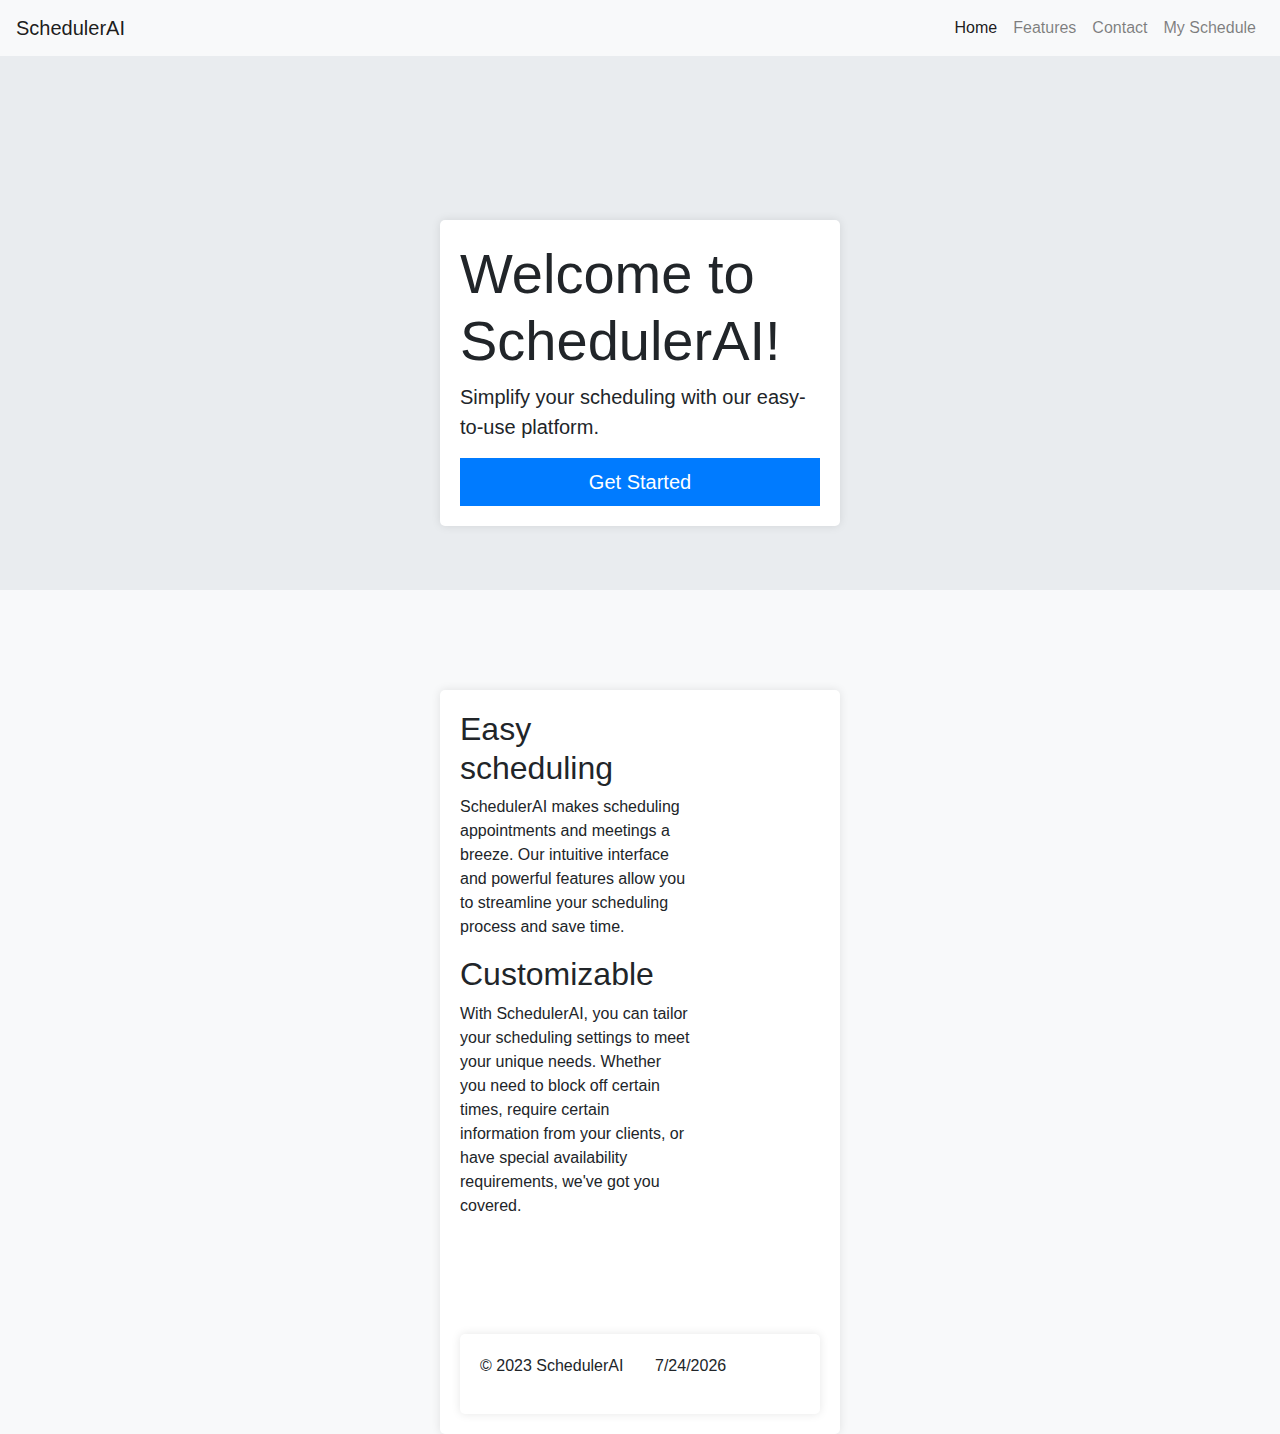
==== index.html @ 8e2e77a5 "Renamed HomePage.html -> index.html, since it's a part of a guide line" ====
<!DOCTYPE html>
<html>
<head>
	<meta charset="UTF-8">
	<meta name="viewport" content="width=device-width, initial-scale=1.0">
	<title>Homepage</title>
	<!-- Bootstrap CSS -->
	<link rel="stylesheet" href="https://maxcdn.bootstrapcdn.com/bootstrap/4.0.0/css/bootstrap.min.css" integrity="sha384-Gn5384xqQ1aoWXA+058RXPxPg6fy4IWvTNh0E263XmFcJlSAwiGgFAW/dAiS6JXm" crossorigin="anonymous">
	<!-- Custom CSS -->
	<link rel="stylesheet" type="text/css" href="style.css">
</head>
<body>
	<!-- Navbar -->
	<nav class="navbar navbar-expand-lg navbar-light bg-light">
		<a class="navbar-brand" href="#">SchedulerAI</a>
		<button class="navbar-toggler" type="button" data-toggle="collapse" data-target="#navbarNav" aria-controls="navbarNav" aria-expanded="false" aria-label="Toggle navigation">
			<span class="navbar-toggler-icon"></span>
		</button>
		<div class="collapse navbar-collapse" id="navbarNav">
			<ul class="navbar-nav ml-auto">
				<li class="nav-item active">
					<a class="nav-link" href="#">Home <span class="sr-only">(current)</span></a>
				</li>
				<li class="nav-item">
					<a class="nav-link" href="#">Features</a>
				</li>
				<li class="nav-item">
					<a class="nav-link" href="#">Contact</a>
				</li>
				<li class="nav-item">
					<a class="nav-link" href="#">My Schedule</a>
				</li>
			</ul>
		</div>
	</nav>
	
	<!-- Jumbotron -->
	<div class="jumbotron jumbotron-fluid">
		<div class="container">
			<h1 class="display-4">Welcome to SchedulerAI!</h1>
			<p class="lead">Simplify your scheduling with our easy-to-use platform.</p>
			<a class="btn btn-primary btn-lg" href="#" role="button">Get Started</a>
		</div>
	</div>

	<!-- Features section -->
	<div class="container">
		<div class="row">
			<div class="col-md-8">
				<h2>Easy scheduling</h2>
				<p>SchedulerAI makes scheduling appointments and meetings a breeze. Our intuitive interface and powerful features allow you to streamline your scheduling process and save time.</p>
			</div>
			<div class="col-md-8">
				<h2>Customizable</h2>
					<p>With SchedulerAI, you can tailor your scheduling settings to meet your unique needs. Whether you need to block off certain times, require certain information from your clients, or have special availability requirements, we've got you covered.</p>
			</div>	
	</div>

	<!-- Footer -->
<footer>
  <div class="container">
    <div class="row">
      <div class="col-md-6">
        <p>&copy; 2023 SchedulerAI</p>
      </div>
      <div class="col-md-6 text-bottom">
        <p id="datetime"></p>
      </div>
    </div>
  </div>
</footer>

<script>
  // Get the current date and time
  var now = new Date();
  var date = now.toLocaleDateString();
  var time = now.toLocaleTimeString();
  
  // Set the text of the datetime element to the current date and time
  document.getElementById("datetime").innerHTML = date;
</script>
</footer>
---- style.css ----
body {
			background-color: #f8f9fa;
		}
		.container {
			margin-top: 100px;
			max-width: 400px;
			padding: 20px;
			background-color: #fff;
			border-radius: 5px;
			box-shadow: 0 0 10px rgba(0, 0, 0, 0.1);
		}
		.form-group {
			margin-bottom: 20px;
		}
		.form-control {
			border-radius: 0;
		}
		.btn-primary {
			width: 100%;
			border-radius: 0;
		}
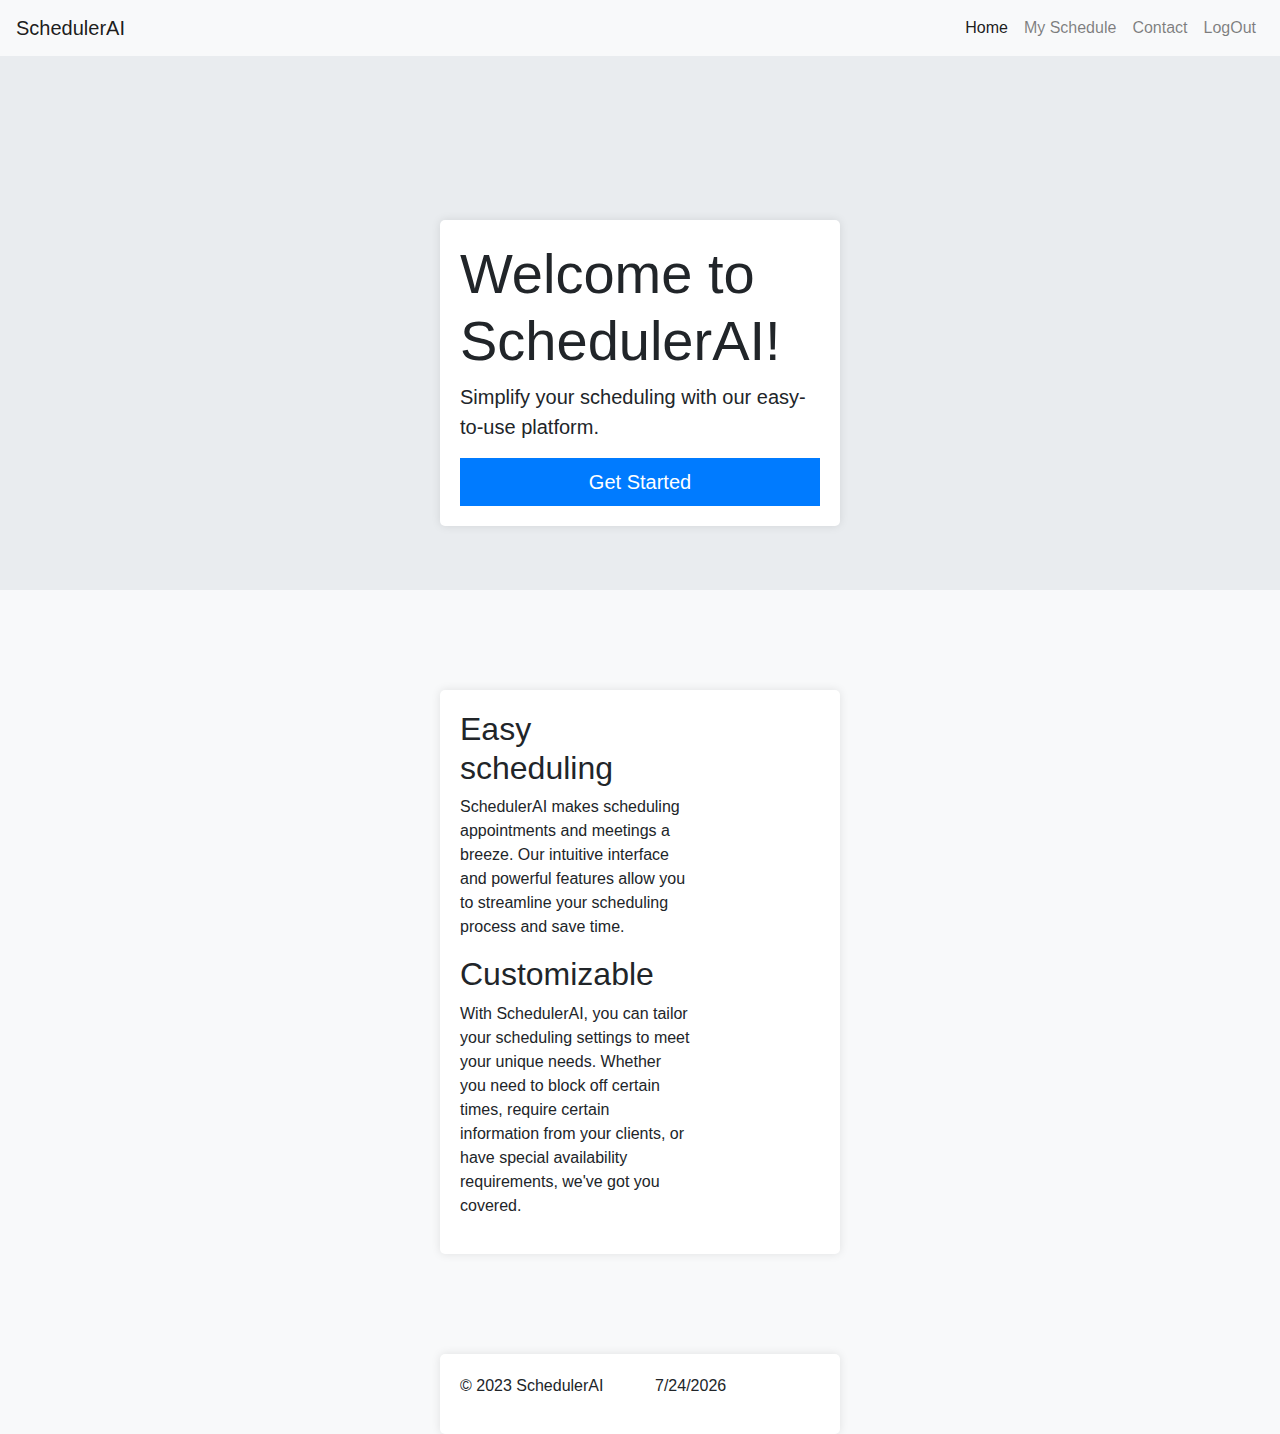
==== commit 3b970100: "href edited" ====
--- a/index.html
+++ b/index.html
@@ -1,82 +1,85 @@
 <!DOCTYPE html>
 <html>
 <head>
-	<meta charset="UTF-8">
-	<meta name="viewport" content="width=device-width, initial-scale=1.0">
-	<title>Homepage</title>
-	<!-- Bootstrap CSS -->
-	<link rel="stylesheet" href="https://maxcdn.bootstrapcdn.com/bootstrap/4.0.0/css/bootstrap.min.css" integrity="sha384-Gn5384xqQ1aoWXA+058RXPxPg6fy4IWvTNh0E263XmFcJlSAwiGgFAW/dAiS6JXm" crossorigin="anonymous">
-	<!-- Custom CSS -->
-	<link rel="stylesheet" type="text/css" href="style.css">
+    <meta charset="UTF-8">
+    <meta name="viewport" content="width=device-width, initial-scale=1.0">
+    <title>Homepage</title>
+    <!-- Bootstrap CSS -->
+    <link rel="stylesheet" href="https://maxcdn.bootstrapcdn.com/bootstrap/4.0.0/css/bootstrap.min.css" integrity="sha384-Gn5384xqQ1aoWXA+058RXPxPg6fy4IWvTNh0E263XmFcJlSAwiGgFAW/dAiS6JXm" crossorigin="anonymous">
+    <!-- Custom CSS -->
+    <link rel="stylesheet" type="text/css" href="style.css">
 </head>
 <body>
-	<!-- Navbar -->
-	<nav class="navbar navbar-expand-lg navbar-light bg-light">
-		<a class="navbar-brand" href="#">SchedulerAI</a>
-		<button class="navbar-toggler" type="button" data-toggle="collapse" data-target="#navbarNav" aria-controls="navbarNav" aria-expanded="false" aria-label="Toggle navigation">
-			<span class="navbar-toggler-icon"></span>
-		</button>
-		<div class="collapse navbar-collapse" id="navbarNav">
-			<ul class="navbar-nav ml-auto">
-				<li class="nav-item active">
-					<a class="nav-link" href="#">Home <span class="sr-only">(current)</span></a>
-				</li>
-				<li class="nav-item">
-					<a class="nav-link" href="#">Features</a>
-				</li>
-				<li class="nav-item">
-					<a class="nav-link" href="#">Contact</a>
-				</li>
-				<li class="nav-item">
-					<a class="nav-link" href="#">My Schedule</a>
-				</li>
-			</ul>
-		</div>
-	</nav>
-	
-	<!-- Jumbotron -->
-	<div class="jumbotron jumbotron-fluid">
-		<div class="container">
-			<h1 class="display-4">Welcome to SchedulerAI!</h1>
-			<p class="lead">Simplify your scheduling with our easy-to-use platform.</p>
-			<a class="btn btn-primary btn-lg" href="#" role="button">Get Started</a>
-		</div>
-	</div>
+    <!-- Navbar -->
+    <nav class="navbar navbar-expand-lg navbar-light bg-light">
+        <a class="navbar-brand" href="#">SchedulerAI</a>
+        <button class="navbar-toggler" type="button" data-toggle="collapse" data-target="#navbarNav" aria-controls="navbarNav" aria-expanded="false" aria-label="Toggle navigation">
+            <span class="navbar-toggler-icon"></span>
+        </button>
+        <div class="collapse navbar-collapse" id="navbarNav">
+            <ul class="navbar-nav ml-auto">
+                <li class="nav-item active">
+                    <a class="nav-link" href="index.html">Home <span class="sr-only">(current)</span></a>
+                </li>
+                <li class="nav-item">
+                    <a class="nav-link" href="#">My Schedule</a>
+                </li>
+                <li class="nav-item">
+                    <a class="nav-link" href="#">Contact</a>
+                </li>
+                <li class="nav-item">
+                    <a class="nav-link" href="LogIn.html">LogOut</a>
+                </li>
+            </ul>
+        </div>
+    </nav>
+    
+    <!-- Jumbotron -->
+    <div class="jumbotron jumbotron-fluid">
+        <div class="container">
+            <h1 class="display-4">Welcome to SchedulerAI!</h1>
+            <p class="lead">Simplify your scheduling with our easy-to-use platform.</p>
+            <a class="btn btn-primary btn-lg" href="SchdualingPage.html" role="button">Get Started</a>
+        </div>
+    </div>
 
-	<!-- Features section -->
-	<div class="container">
-		<div class="row">
-			<div class="col-md-8">
-				<h2>Easy scheduling</h2>
-				<p>SchedulerAI makes scheduling appointments and meetings a breeze. Our intuitive interface and powerful features allow you to streamline your scheduling process and save time.</p>
-			</div>
-			<div class="col-md-8">
-				<h2>Customizable</h2>
-					<p>With SchedulerAI, you can tailor your scheduling settings to meet your unique needs. Whether you need to block off certain times, require certain information from your clients, or have special availability requirements, we've got you covered.</p>
-			</div>	
-	</div>
+    <!-- Features section -->
+    <div class="container">
+        <div class="row">
+            <div class="col-md-8">
+                <h2>Easy scheduling</h2>
+                <p>SchedulerAI makes scheduling appointments and meetings a breeze. Our intuitive interface and powerful features allow you to streamline your scheduling process and save time.</p>
+            </div>
+            <div class="col-md-8">
+                <h2>Customizable</h2>
+                <p>With SchedulerAI, you can tailor your scheduling settings to meet your unique needs. Whether you need to block off certain times, require certain information from your clients, or have special availability requirements, we've got you covered.</p>
+            </div>
+        </div>
+    </div>
 
-	<!-- Footer -->
-<footer>
-  <div class="container">
-    <div class="row">
-      <div class="col-md-6">
-        <p>&copy; 2023 SchedulerAI</p>
-      </div>
-      <div class="col-md-6 text-bottom">
-        <p id="datetime"></p>
-      </div>
-    </div>
-  </div>
-</footer>
+    <!-- Footer -->
+    <footer>
+        <div class="container">
+            <div class="row">
+                <div class="col-md-6">
+                    <p>&copy; 2023 SchedulerAI</p>
+                </div>
+                <div
+                <div class="col-md-6 text-bottom">
+                    <p id="datetime"></p>
+                </div>
+            </div>
+        </div>
+    </footer>
 
-<script>
-  // Get the current date and time
-  var now = new Date();
-  var date = now.toLocaleDateString();
-  var time = now.toLocaleTimeString();
-  
-  // Set the text of the datetime element to the current date and time
-  document.getElementById("datetime").innerHTML = date;
-</script>
-</footer>
+    <script>
+        // Get the current date and time
+        var now = new Date();
+        var date = now.toLocaleDateString();
+        var time = now.toLocaleTimeString();
+      
+        // Set the text of the datetime element to the current date and time
+        document.getElementById("datetime").innerHTML = date;
+    </script>
+</body>
+</html>
--- a/style.css
+++ b/style.css
@@ -8,6 +8,11 @@
 			background-color: #fff;
 			border-radius: 5px;
 			box-shadow: 0 0 10px rgba(0, 0, 0, 0.1);
+			
+		}
+		.logo {
+			max-width: 50%;
+			height: auto;
 		}
 		.form-group {
 			margin-bottom: 20px;
@@ -18,4 +23,19 @@
 		.btn-primary {
 			width: 100%;
 			border-radius: 0;
+		}
+		.password-strength-indicator {
+			display: inline-block;
+			width: 100px;
+			height: 10px;
+			margin-top: 5px;
+		}
+		.password-weak {
+			background-color: red;
+		}
+		.password-medium {
+			background-color: orange;
+		}
+		.password-strong {
+			background-color: green;
 		}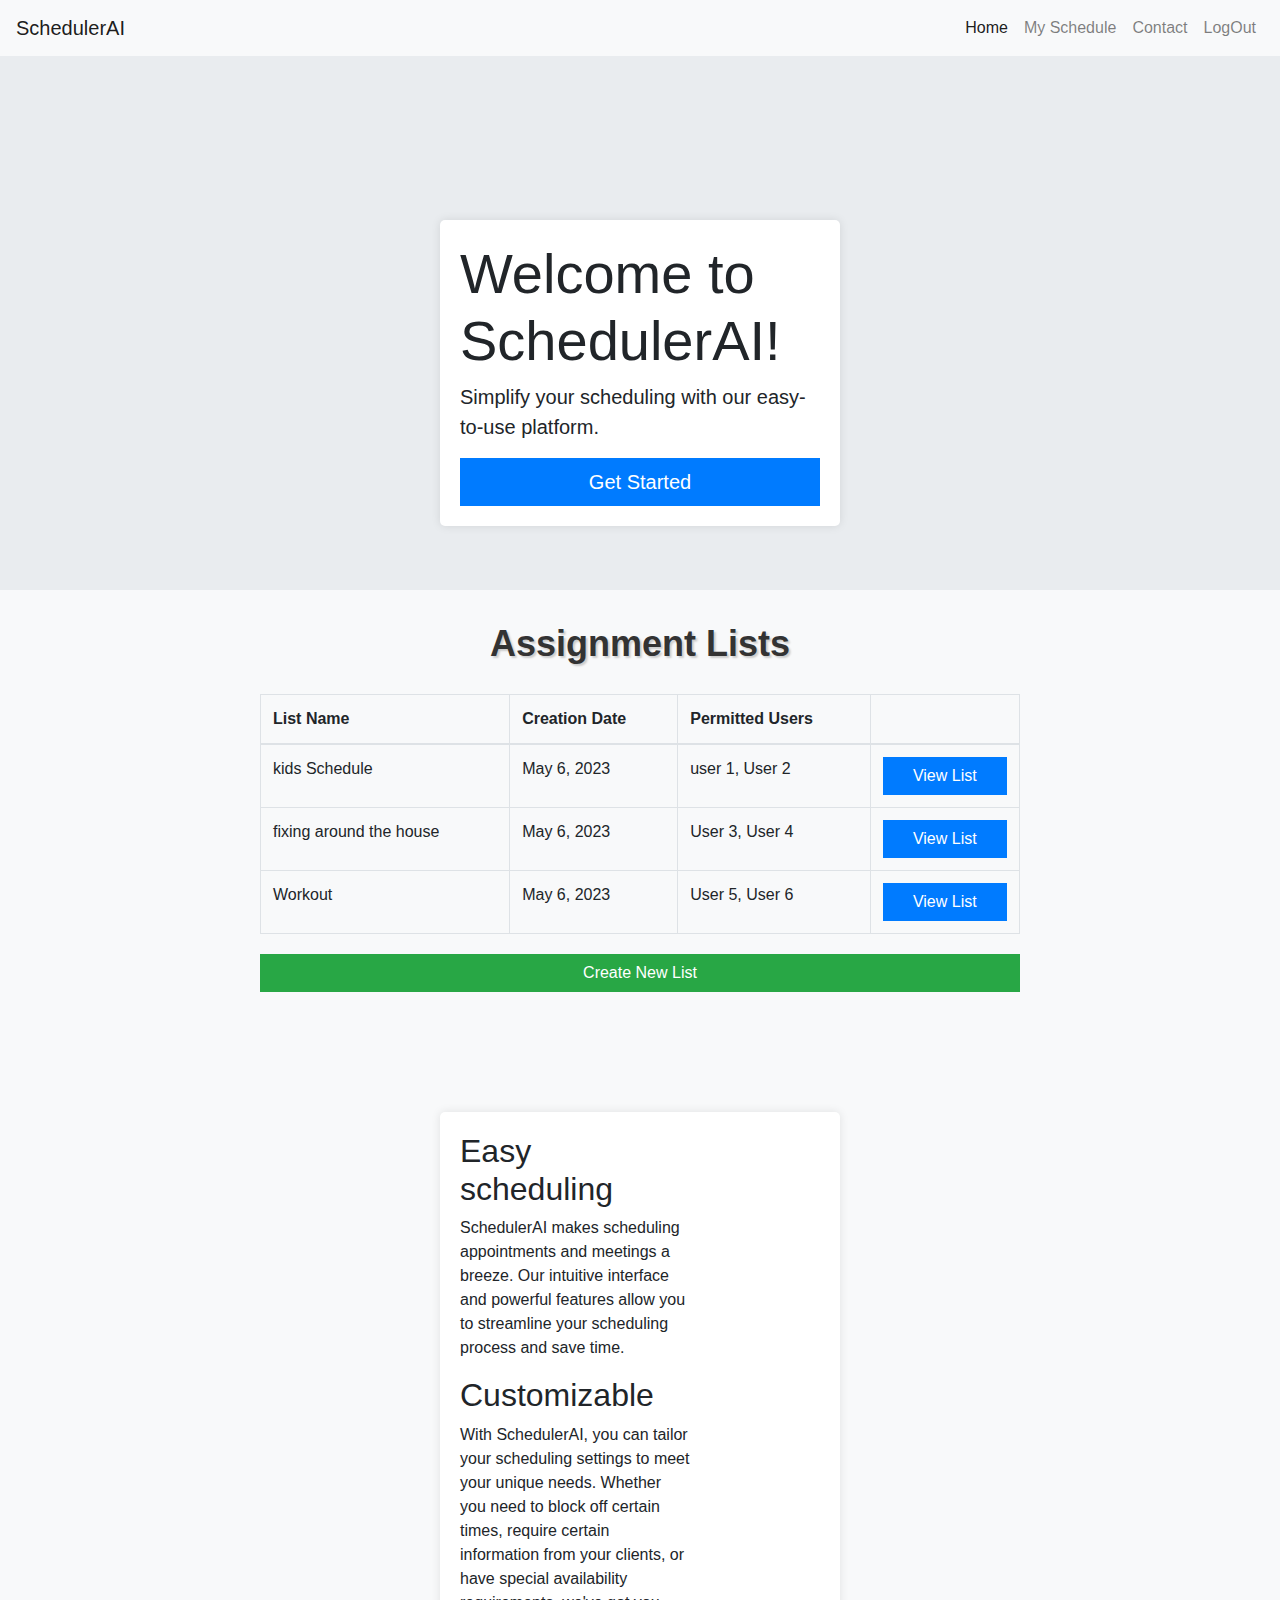
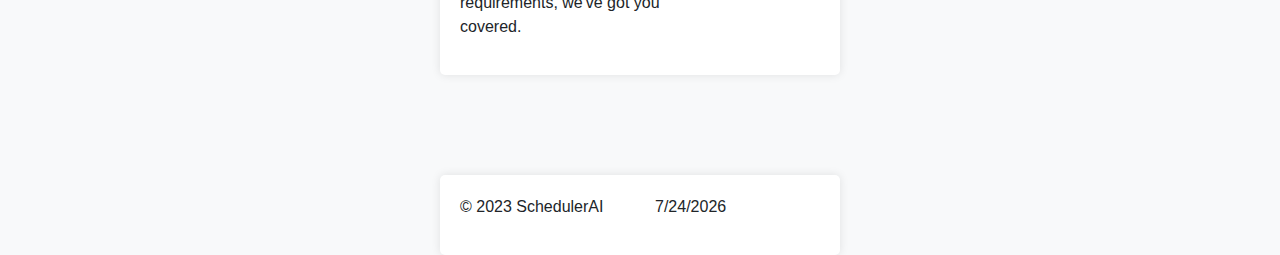
==== commit ca1bb827: "final changes done, added assignment table to index.html" ====
--- a/index.html
+++ b/index.html
@@ -22,10 +22,10 @@
                     <a class="nav-link" href="index.html">Home <span class="sr-only">(current)</span></a>
                 </li>
                 <li class="nav-item">
-                    <a class="nav-link" href="#">My Schedule</a>
+                    <a class="nav-link" href="MySchduals.html">My Schedule</a>
                 </li>
                 <li class="nav-item">
-                    <a class="nav-link" href="#">Contact</a>
+                    <a class="nav-link" href="Contact.html">Contact</a>
                 </li>
                 <li class="nav-item">
                     <a class="nav-link" href="LogIn.html">LogOut</a>
@@ -42,6 +42,53 @@
             <a class="btn btn-primary btn-lg" href="SchdualingPage.html" role="button">Get Started</a>
         </div>
     </div>
+
+
+    <h1 class="text-center stylish-header">Assignment Lists</h1>
+
+    <div class="assignment-lists">
+        <table class="table table-bordered bg-light">
+          <thead>
+            <tr>
+              <th>List Name</th>
+              <th>Creation Date</th>
+              <th>Permitted Users</th>
+              <th></th>
+            </tr>
+          </thead>
+          <tbody>
+            <tr>
+              <td>kids Schedule</td>
+              <td>May 6, 2023</td>
+              <td>user 1, User 2</td>
+              <td><a href="MySchduals.html" class="btn btn-primary btn-view-list">View List</a></td>
+
+            </tr>
+            <tr>
+                <td>fixing around the house</td>
+                <td>May 6, 2023</td>
+                <td>User 3, User 4</td>
+                <td><a href="MySchduals.html" class="btn btn-primary btn-view-list">View List</a></td>
+
+            </tr>
+
+            <tr>
+                <td>Workout</td>
+                <td>May 6, 2023</td>
+                <td>User 5, User 6</td>
+                <td><a href="MySchduals.html" class="btn btn-primary btn-view-list">View List</a></td>
+
+            </tr>
+
+          </tbody>
+        </table>
+        <div class="text-center">
+          <button type="button" class="btn btn-primary btn-create-list">Create New List</button>
+        </div>
+      </div>
+      
+      
+
 
     <!-- Features section -->
     <div class="container">
@@ -65,7 +112,7 @@
                     <p>&copy; 2023 SchedulerAI</p>
                 </div>
                 <div
-                <div class="col-md-6 text-bottom">
+                 class="col-md-6 text-bottom">
                     <p id="datetime"></p>
                 </div>
             </div>
--- a/style.css
+++ b/style.css
@@ -8,7 +8,6 @@
 			background-color: #fff;
 			border-radius: 5px;
 			box-shadow: 0 0 10px rgba(0, 0, 0, 0.1);
-			
 		}
 		.logo {
 			max-width: 50%;
@@ -24,12 +23,7 @@
 			width: 100%;
 			border-radius: 0;
 		}
-		.password-strength-indicator {
-			display: inline-block;
-			width: 100px;
-			height: 10px;
-			margin-top: 5px;
-		}
+	
 		.password-weak {
 			background-color: red;
 		}
@@ -38,4 +32,101 @@
 		}
 		.password-strong {
 			background-color: green;
-		}+		}
+		.password-strength-indicator {
+			height: 10px;
+			margin-top: 5px;
+			margin-bottom: 10px;
+		}
+
+		.password-strength .bar {
+			height: 10px;
+			border-radius: 5px;
+			background-image: linear-gradient(to right, #F44336, #c4840f, #4CAF50);
+		  }
+			
+		.signup-container {
+			max-width: 500px;
+			margin: 0 auto;
+			background-color: #f8f9fa;
+			padding: 20px;
+			border-radius: 5px;
+			box-shadow: 0px 0px 10px rgba(0, 0, 0, 0.1);
+			border: 2px solid #007bff; /* Added border color */
+		}
+
+		.signup-container h1 {
+			font-size: 24px;
+			margin-bottom: 20px;
+			text-align: center;
+		}
+
+		.form-group label {
+			font-weight: bold;
+		}
+
+	
+		.login-container {
+			border: 2px solid blue;
+			padding: 20px;
+			border-radius: 10px;
+		}
+
+		.password-strength {
+			display: flex;
+			flex-direction: column;
+		  }
+		  
+		  .password-strength .bar {
+			height: 10px;
+			border-radius: 5px;
+			background-image: linear-gradient(to right, #F44336, #c4840f, #4CAF50);
+		  }
+		  
+		  .password-strength .bar:not(:last-child) {
+			margin-bottom: 5px;
+		  }
+
+		  .stylish-header {
+			font-size: 36px;
+			font-weight: bold;
+			color: #333;
+			text-shadow: 2px 2px 2px #ccc;
+		  }
+		  
+		  
+		  .assignment-lists {
+			max-width: 800px;
+			margin: 0 auto;
+			padding: 20px;
+		  }
+		  
+		  h1 {
+			font-size: 36px;
+			font-weight: bold;
+		  }
+		  
+		  .table {
+			margin-bottom: 20px;
+		  }
+		  
+		  .btn-view-list {
+			background-color: #007bff;
+			border-color: #007bff;
+		  }
+		  
+		  .btn-view-list:hover {
+			background-color: #0069d9;
+			border-color: #0062cc;
+		  }
+		  
+		  .btn-create-list {
+			background-color: #28a745;
+			border-color: #28a745;
+		  }
+		  
+		  .btn-create-list:hover {
+			background-color: #218838;
+			border-color: #1e7e34;
+		  }
+		  